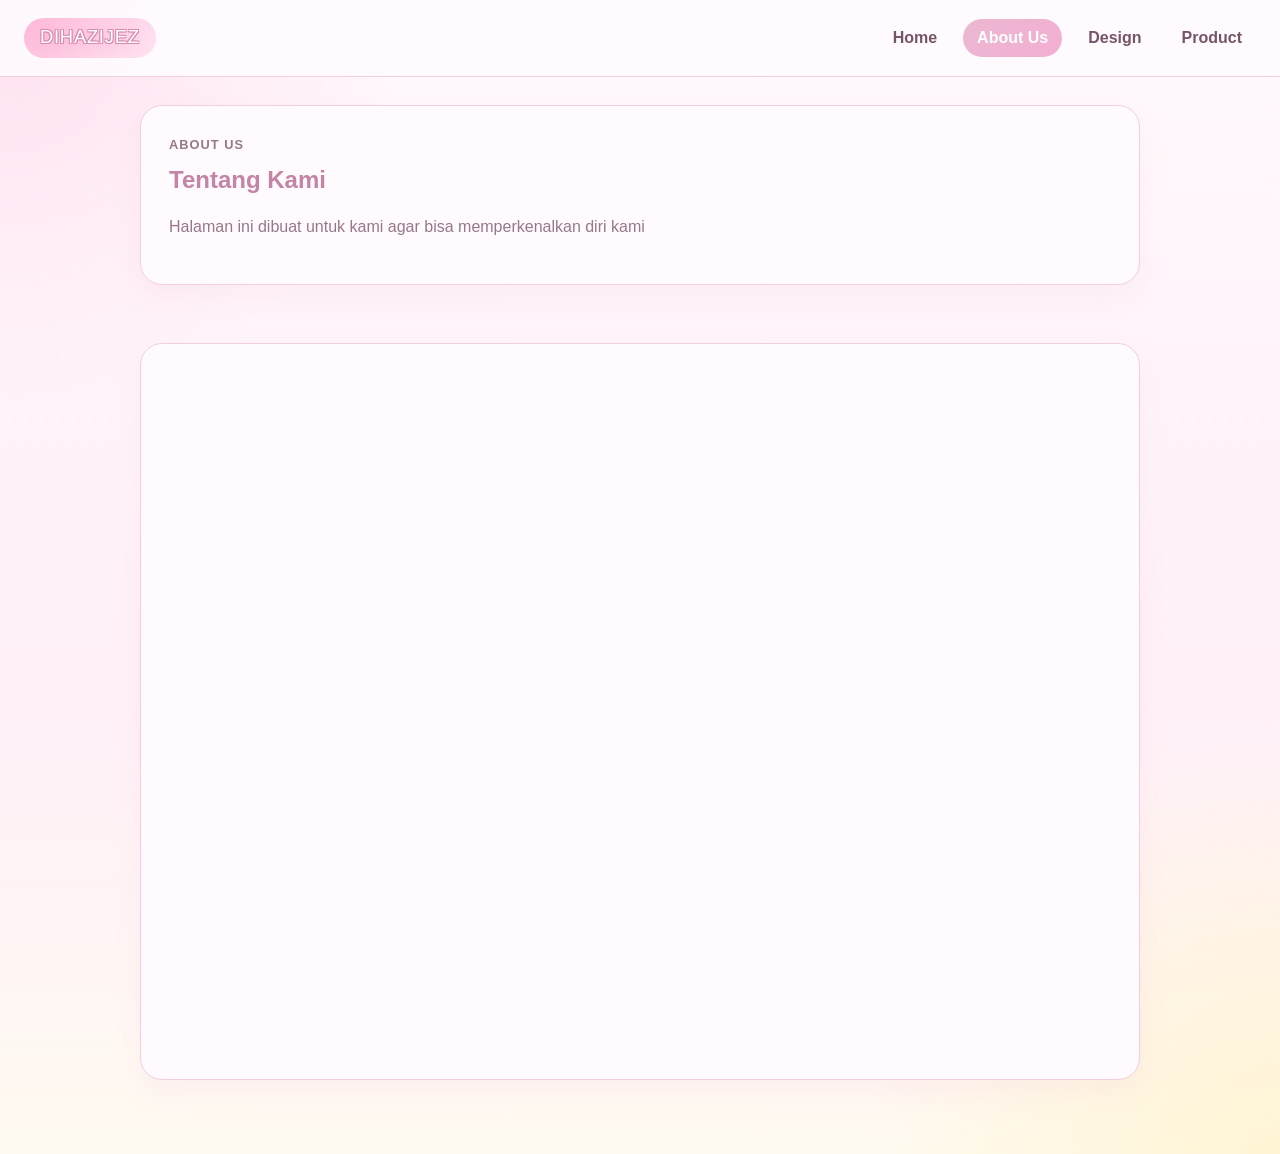
==== AboutUs.html @ 81a60f37 "Add files via upload" ====
<!doctype html>
<html lang="id">
  <head>
    <meta charset="utf-8">
    <meta name="viewport" content="width=device-width, initial-scale=1">
    <title>Design | Gaya Belajar</title>
    <link rel="stylesheet" href="styles.css">
  </head>
  <body>
    <nav class="navbar">
      <div class="brand">DIHAZIJEZ</div>
      <div class="nav-links">
        <a href="index.html">Home</a>
        <span class="nav-current">About Us</span>
        <a href="design.html">Design</a>
        <a href="product.html">Product</a>
      </div>
    </nav>

    <main class="page">
      <section class="card section-card">
        <p class="section-label">About Us</p>
        <h1>Tentang Kami</h1>
        <p>
          Halaman ini dibuat untuk kami agar bisa memperkenalkan diri kami
        </p>
      </section>
      <br>
      <br>
      <section class="card embed-card">
        <iframe
          src="https://www.canva.com/design/DAHCYqIVzfM/KktYaF7nyShPlvq_w7BbAQ/view?embed"
          title="Canva design preview"
          loading="lazy"
          allow="fullscreen; autoplay; clipboard-write"
          allowfullscreen
        ></iframe>
      </section>
      <br>
    </main>
  </body>
</html>
---- styles.css ----
@import url("https://fonts.googleapis.com/css2?family=Cherry+Bomb+One&display=swap");

:root {
  --bg: #fff6fb;
  --surface: #fffafd;
  --surface-soft: #fff0f8;
  --border: #f2cfe0;
  --text: #755669;
  --text-soft: #96788a;
  --primary: #ebb8d2;
  --primary-dark: #c384a5;
  --accent: #fff0c2;
  --shadow: 0 12px 28px rgba(235, 184, 210, 0.14);
  --radius: 22px;
}

* {
  box-sizing: border-box;
}

html {
  scroll-behavior: smooth;
}

body {
  margin: 0;
  font-family: "Avenir Next", "Trebuchet MS", Arial, sans-serif;
  color: var(--text);
  background:
    radial-gradient(circle at top left, rgba(255, 214, 235, 0.7), transparent 24%),
    radial-gradient(circle at bottom right, rgba(255, 238, 176, 0.45), transparent 24%),
    linear-gradient(180deg, #fff9fc 0%, #fff0f8 60%, #fffaf1 100%);
}

a {
  color: inherit;
  text-decoration: none;
}

.navbar {
  position: sticky;
  top: 0;
  z-index: 10;
  display: flex;
  justify-content: space-between;
  align-items: center;
  gap: 20px;
  padding: 18px 24px;
  background: rgba(255, 250, 253, 0.96);
  border-bottom: 1px solid var(--border);
}

.brand {
  padding: 8px 16px 10px;
  border-radius: 999px;
  background: linear-gradient(135deg, #ffb7d8 0%, #ffe4f2 100%);
  font-family: "Cherry Bomb One", "Trebuchet MS", Arial, sans-serif;
  font-size: 1.15rem;
  font-weight: 400;
  letter-spacing: 0.04em;
  color: #ffffff;
  text-shadow:
    -1px -1px 0 #d88ab0,
    1px -1px 0 #d88ab0,
    -1px 1px 0 #d88ab0,
    1px 1px 0 #d88ab0,
    0 3px 10px rgba(216, 138, 176, 0.25);
}

.nav-links {
  display: flex;
  gap: 12px;
  align-items: center;
  flex-wrap: wrap;
}

.nav-links a,
.nav-current {
  padding: 10px 14px;
  border-radius: 999px;
  font-weight: 600;
}

.nav-links a:hover {
  background: var(--surface-soft);
}

.nav-current {
  background: linear-gradient(135deg, var(--primary) 0%, #f3aed1 100%);
  color: #ffffff;
}

.page {
  width: min(1000px, calc(100% - 32px));
  margin: 28px auto 56px;
}

.card {
  background: var(--surface);
  border: 1px solid var(--border);
  border-radius: var(--radius);
  box-shadow: var(--shadow);
}

.hero,
.section-card,
.quiz-card,
.result-wrap,
.embed-card {
  padding: 28px;
}

.section-card {
  margin-bottom: 22px;
}

.hero {
  margin-bottom: 22px;
}

.hero-banner {
  width: 100%;
  margin-bottom: 28px;
  background: linear-gradient(135deg, #efbfd7 0%, #dda4c2 52%, #d4b1e6 100%);
  color: #ffffff;
  overflow: hidden;
  box-shadow: 0 10px 26px rgba(195, 132, 165, 0.12);
}

.hero-banner-inner {
  width: min(1000px, calc(100% - 32px));
  margin: 0 auto;
  padding: 52px 20px 58px;
  text-align: center;
}

.eyebrow,
.section-label {
  margin: 0 0 10px;
  color: var(--primary-dark);
  font-size: 0.8rem;
  font-weight: 700;
  letter-spacing: 0.08em;
  text-transform: uppercase;
}

h1,
h2,
h3,
p {
  margin-top: 0;
}

h1,
h2 {
  color: var(--primary-dark);
}

h1 {
  font-family: "Avenir Next", "Helvetica Neue", Arial, sans-serif;
  font-style: normal;
  line-height: 1.15;
  font-weight: 700;
}

.hero-banner h1 {
  max-width: 760px;
  margin: 0 auto 18px;
  color: #ffffff;
  font-size: clamp(1.9rem, 4vw, 3rem);
}

h2,
h3,
.brand,
.button,
.nav-links a,
.nav-current {
  font-family: "Avenir Next", "Trebuchet MS", Arial, sans-serif;
}

.lead,
.section-card p,
.simple-card p,
.question span,
#result-description,
.tips-box li {
  color: var(--text-soft);
  line-height: 1.7;
}

.hero-actions {
  display: flex;
  gap: 12px;
  flex-wrap: wrap;
  margin-top: 20px;
}

.hero-actions-center {
  justify-content: center;
}

.button {
  display: inline-flex;
  align-items: center;
  justify-content: center;
  padding: 12px 20px;
  border-radius: 999px;
  font-weight: 600;
  border: 1px solid var(--border);
}

.button-primary {
  background: linear-gradient(135deg, var(--primary) 0%, #f4afd3 100%);
  border-color: var(--primary);
  color: #ffffff;
}

.button-secondary {
  background: var(--surface);
  color: var(--primary-dark);
}

.button-light {
  background: #ffffff;
  color: var(--primary-dark);
  border-color: #ffffff;
}

.button-outline-light {
  background: rgba(255, 255, 255, 0.12);
  color: #ffffff;
  border-color: rgba(255, 255, 255, 0.55);
}

.hero-eyebrow {
  color: rgba(255, 255, 255, 0.92);
}

.hero-lead {
  max-width: 640px;
  margin: 0 auto;
  color: rgba(255, 255, 255, 0.92);
}

.section-block {
  margin: 0;
}

.learning-main {
  margin-bottom: 22px;
}

.section-heading {
  margin-bottom: 14px;
}

.learning-list {
  display: grid;
  grid-template-columns: repeat(3, minmax(0, 1fr));
  gap: 16px;
}

.grid {
  display: grid;
  gap: 16px;
}

.grid-3 {
  grid-template-columns: repeat(3, minmax(0, 1fr));
}

.simple-card {
  padding: 22px;
  background: linear-gradient(180deg, #fffafd 0%, #fff2f9 100%);
}

.simple-card h3 {
  margin-bottom: 10px;
  font-family: "Avenir Next", "Helvetica Neue", Arial, sans-serif;
}

.question {
  margin-bottom: 18px;
  padding: 20px;
  border: 1px solid var(--border);
  border-radius: 18px;
  background: linear-gradient(180deg, #fffbfd 0%, #fff3f9 100%);
}

.question h3 {
  margin-bottom: 14px;
  font-size: 1.05rem;
  line-height: 1.5;
}

.option {
  display: block;
  margin: 8px 0;
  cursor: pointer;
}

.option input {
  position: absolute;
  opacity: 0;
}

.option span {
  display: block;
  padding: 12px 14px;
  border-radius: 14px;
  background: var(--surface-soft);
  border: 2px solid transparent;
}

.option input:checked + span {
  border-color: var(--primary);
  background: #ffddea;
  color: var(--primary-dark);
  font-weight: 700;
}

.submit-button {
  margin-top: 8px;
}

.result-wrap {
  max-width: 760px;
  margin: 0 auto;
}

.tips-box {
  margin-top: 24px;
  padding: 22px;
  border-radius: 18px;
  background: linear-gradient(180deg, #fff4fa 0%, #fffaf0 100%);
  border: 1px solid var(--border);
}

.tips-box h2 {
  margin-bottom: 12px;
}

.embed-card iframe {
  width: 100%;
  min-height: 75vh;
  border: none;
  border-radius: 14px;
}

@media (max-width: 768px) {
  .navbar {
    flex-direction: column;
    align-items: flex-start;
  }

  .learning-list {
    grid-template-columns: 1fr;
  }

  .grid-3 {
    grid-template-columns: 1fr;
  }

  .hero,
  .section-card,
  .quiz-card,
  .result-wrap,
  .embed-card {
    padding: 22px 18px;
  }

  .hero-banner-inner {
    padding: 40px 18px 44px;
  }
}
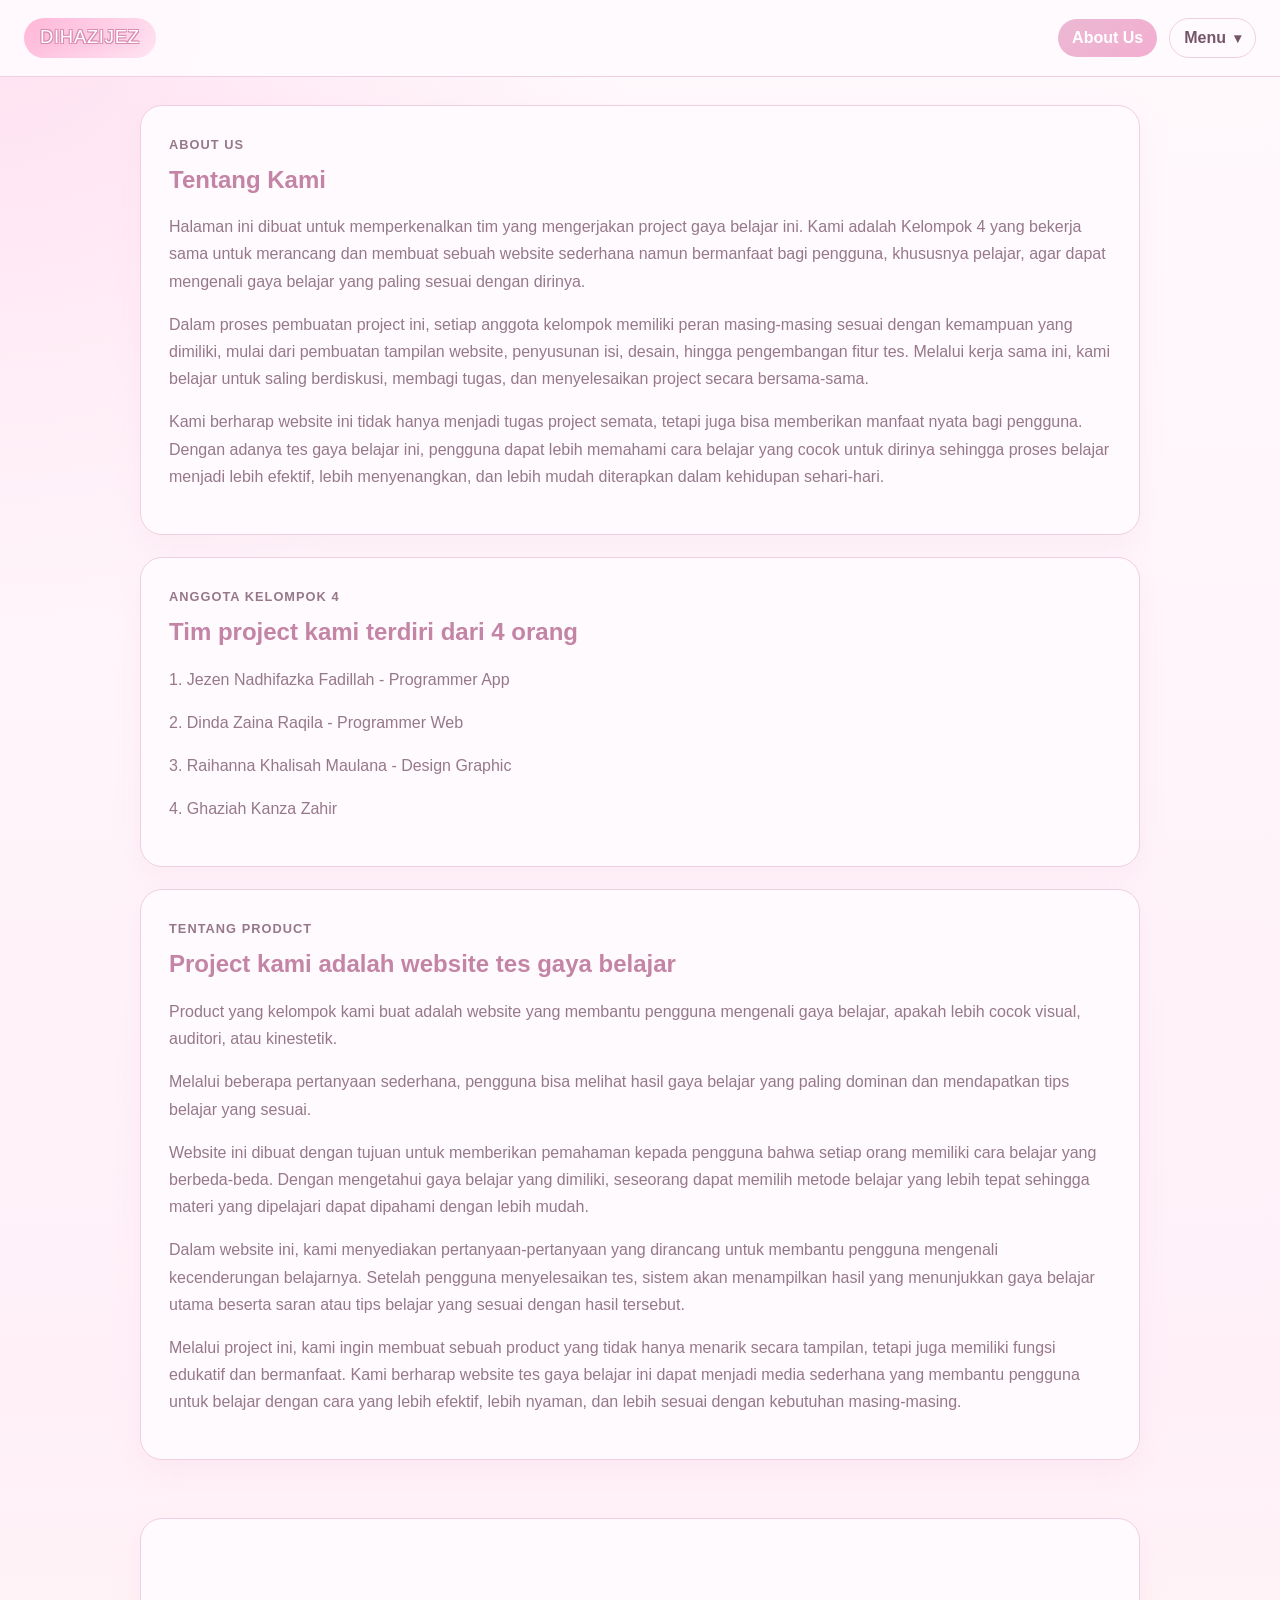
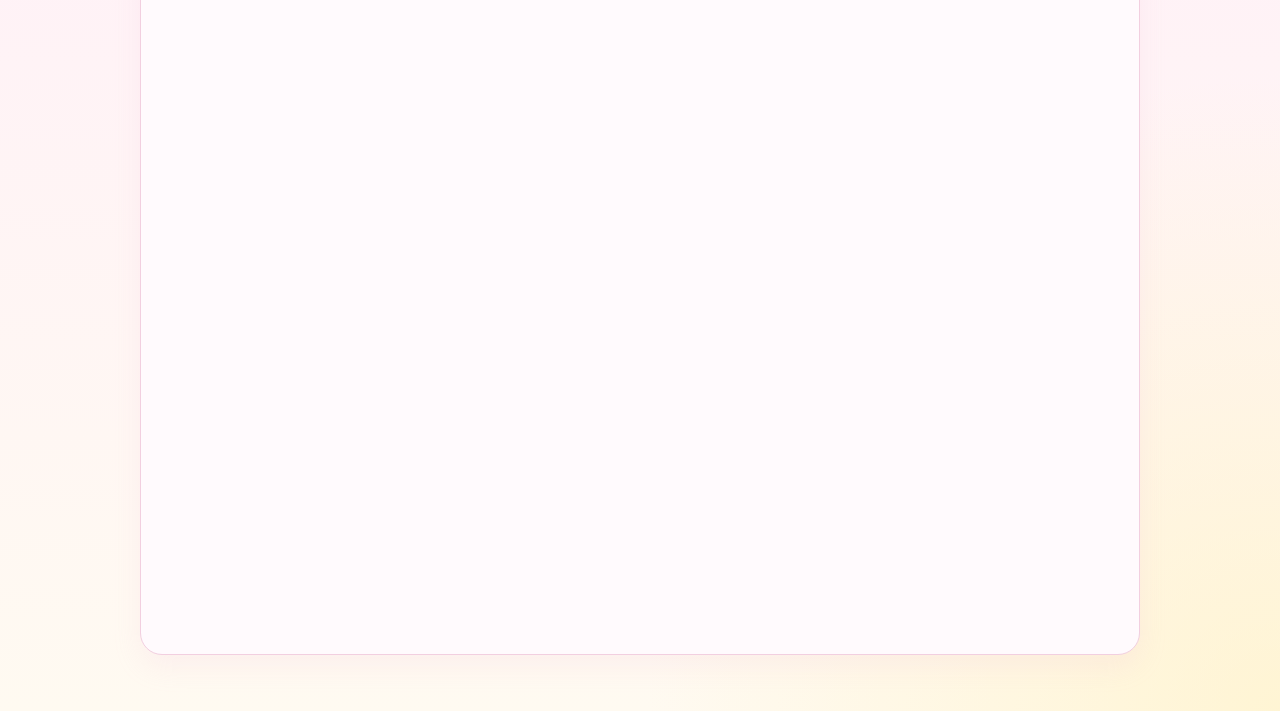
==== commit 1a67facb: "Add files via upload" ====
--- a/AboutUs.html
+++ b/AboutUs.html
@@ -1,42 +1,102 @@
-<!doctype html>
-<html lang="id">
-  <head>
-    <meta charset="utf-8">
-    <meta name="viewport" content="width=device-width, initial-scale=1">
-    <title>Design | Gaya Belajar</title>
-    <link rel="stylesheet" href="styles.css">
-  </head>
-  <body>
-    <nav class="navbar">
-      <div class="brand">DIHAZIJEZ</div>
-      <div class="nav-links">
-        <a href="index.html">Home</a>
-        <span class="nav-current">About Us</span>
-        <a href="design.html">Design</a>
-        <a href="product.html">Product</a>
-      </div>
-    </nav>
-
-    <main class="page">
-      <section class="card section-card">
-        <p class="section-label">About Us</p>
-        <h1>Tentang Kami</h1>
-        <p>
-          Halaman ini dibuat untuk kami agar bisa memperkenalkan diri kami
-        </p>
-      </section>
-      <br>
-      <br>
-      <section class="card embed-card">
-        <iframe
-          src="https://www.canva.com/design/DAHCYqIVzfM/KktYaF7nyShPlvq_w7BbAQ/view?embed"
-          title="Canva design preview"
-          loading="lazy"
-          allow="fullscreen; autoplay; clipboard-write"
-          allowfullscreen
-        ></iframe>
-      </section>
-      <br>
-    </main>
-  </body>
-</html>
+<!doctype html>
+<html lang="id">
+  <head>
+    <meta charset="utf-8">
+    <meta name="viewport" content="width=device-width, initial-scale=1">
+    <title>About Us | Gaya Belajar</title>
+    <link rel="stylesheet" href="styles.css">
+  </head>
+  <body>
+    <nav class="navbar">
+      <div class="brand">DIHAZIJEZ</div>
+      <div class="nav-links">
+        <span class="nav-current">About Us</span>
+        <details class="nav-dropdown">
+          <summary class="nav-trigger">Menu</summary>
+          <div class="nav-dropdown-menu">
+            <a href="index.html">Home</a>
+            <a href="design.html">Design</a>
+            <a href="product.html">Product</a>
+          </div>
+        </details>
+      </div>
+    </nav>
+
+    <main class="page">
+      <section class="card section-card">
+        <p class="section-label">About Us</p>
+        <h1>Tentang Kami</h1>
+        <p>
+          Halaman ini dibuat untuk memperkenalkan tim yang mengerjakan project gaya belajar ini.
+          Kami adalah Kelompok 4 yang bekerja sama untuk merancang dan membuat sebuah website
+          sederhana namun bermanfaat bagi pengguna, khususnya pelajar, agar dapat mengenali
+          gaya belajar yang paling sesuai dengan dirinya.
+        </p>
+        <p>
+          Dalam proses pembuatan project ini, setiap anggota kelompok memiliki peran masing-masing
+          sesuai dengan kemampuan yang dimiliki, mulai dari pembuatan tampilan website, penyusunan
+          isi, desain, hingga pengembangan fitur tes. Melalui kerja sama ini, kami belajar untuk
+          saling berdiskusi, membagi tugas, dan menyelesaikan project secara bersama-sama.
+        </p>
+        <p>
+          Kami berharap website ini tidak hanya menjadi tugas project semata, tetapi juga bisa
+          memberikan manfaat nyata bagi pengguna. Dengan adanya tes gaya belajar ini, pengguna dapat
+          lebih memahami cara belajar yang cocok untuk dirinya sehingga proses belajar menjadi lebih
+          efektif, lebih menyenangkan, dan lebih mudah diterapkan dalam kehidupan sehari-hari.
+        </p>
+      </section>
+
+      <section class="card section-card">
+        <p class="section-label">Anggota Kelompok 4</p>
+        <h2>Tim project kami terdiri dari 4 orang</h2>
+        <p>1. Jezen Nadhifazka Fadillah - Programmer App</p>
+        <p>2. Dinda Zaina Raqila - Programmer Web</p>
+        <p>3. Raihanna Khalisah Maulana - Design Graphic</p>
+        <p>4. Ghaziah Kanza Zahir</p>
+      </section>
+
+      <section class="card section-card">
+        <p class="section-label">Tentang Product</p>
+        <h2>Project kami adalah website tes gaya belajar</h2>
+        <p>
+          Product yang kelompok kami buat adalah website yang membantu pengguna mengenali gaya belajar,
+          apakah lebih cocok visual, auditori, atau kinestetik.
+        </p>
+        <p>
+          Melalui beberapa pertanyaan sederhana, pengguna bisa melihat hasil gaya belajar yang paling dominan
+          dan mendapatkan tips belajar yang sesuai.
+        </p>
+        <p>
+          Website ini dibuat dengan tujuan untuk memberikan pemahaman kepada pengguna bahwa setiap orang
+          memiliki cara belajar yang berbeda-beda. Dengan mengetahui gaya belajar yang dimiliki, seseorang
+          dapat memilih metode belajar yang lebih tepat sehingga materi yang dipelajari dapat dipahami
+          dengan lebih mudah.
+        </p>
+        <p>
+          Dalam website ini, kami menyediakan pertanyaan-pertanyaan yang dirancang untuk membantu pengguna
+          mengenali kecenderungan belajarnya. Setelah pengguna menyelesaikan tes, sistem akan menampilkan
+          hasil yang menunjukkan gaya belajar utama beserta saran atau tips belajar yang sesuai dengan hasil tersebut.
+        </p>
+        <p>
+          Melalui project ini, kami ingin membuat sebuah product yang tidak hanya menarik secara tampilan,
+          tetapi juga memiliki fungsi edukatif dan bermanfaat. Kami berharap website tes gaya belajar ini
+          dapat menjadi media sederhana yang membantu pengguna untuk belajar dengan cara yang lebih efektif,
+          lebih nyaman, dan lebih sesuai dengan kebutuhan masing-masing.
+        </p>
+      </section>
+
+      <br>
+      <br>
+
+      <section class="card embed-card">
+        <iframe
+          src="https://www.canva.com/design/DAHCYqIVzfM/KktYaF7nyShPlvq_w7BbAQ/view?embed"
+          title="Canva design preview"
+          loading="lazy"
+          allow="fullscreen; autoplay; clipboard-write"
+          allowfullscreen
+        ></iframe>
+      </section>
+    </main>
+  </body>
+</html>
--- a/styles.css
+++ b/styles.css
@@ -85,10 +85,75 @@
   background: var(--surface-soft);
 }
 
-.nav-current {
-  background: linear-gradient(135deg, var(--primary) 0%, #f3aed1 100%);
-  color: #ffffff;
-}
+.nav-current {
+  background: linear-gradient(135deg, var(--primary) 0%, #f3aed1 100%);
+  color: #ffffff;
+}
+
+.nav-dropdown {
+  position: relative;
+}
+
+.nav-trigger,
+.nav-dropdown-current {
+  display: inline-flex;
+  align-items: center;
+  justify-content: center;
+  padding: 10px 14px;
+  border: 1px solid var(--border);
+  border-radius: 999px;
+  background: var(--surface);
+  font-weight: 600;
+  color: var(--text);
+  cursor: pointer;
+  list-style: none;
+}
+
+.nav-trigger::-webkit-details-marker {
+  display: none;
+}
+
+.nav-trigger::after {
+  content: "▾";
+  margin-left: 8px;
+  font-size: 0.85rem;
+}
+
+.nav-dropdown[open] .nav-trigger {
+  background: linear-gradient(135deg, var(--primary) 0%, #f3aed1 100%);
+  color: #ffffff;
+  border-color: var(--primary);
+}
+
+.nav-dropdown-menu {
+  position: absolute;
+  top: calc(100% + 10px);
+  right: 0;
+  min-width: 180px;
+  display: grid;
+  gap: 8px;
+  padding: 12px;
+  background: rgba(255, 250, 253, 0.98);
+  border: 1px solid var(--border);
+  border-radius: 18px;
+  box-shadow: var(--shadow);
+}
+
+.nav-dropdown:not([open]) .nav-dropdown-menu {
+  display: none;
+}
+
+.nav-dropdown-menu a,
+.nav-dropdown-current {
+  width: 100%;
+  justify-content: flex-start;
+}
+
+.nav-dropdown-current {
+  background: linear-gradient(135deg, var(--primary) 0%, #f3aed1 100%);
+  border-color: var(--primary);
+  color: #ffffff;
+}
 
 .page {
   width: min(1000px, calc(100% - 32px));
@@ -354,6 +419,11 @@
     align-items: flex-start;
   }
 
+  .nav-dropdown-menu {
+    left: 0;
+    right: auto;
+  }
+
   .learning-list {
     grid-template-columns: 1fr;
   }
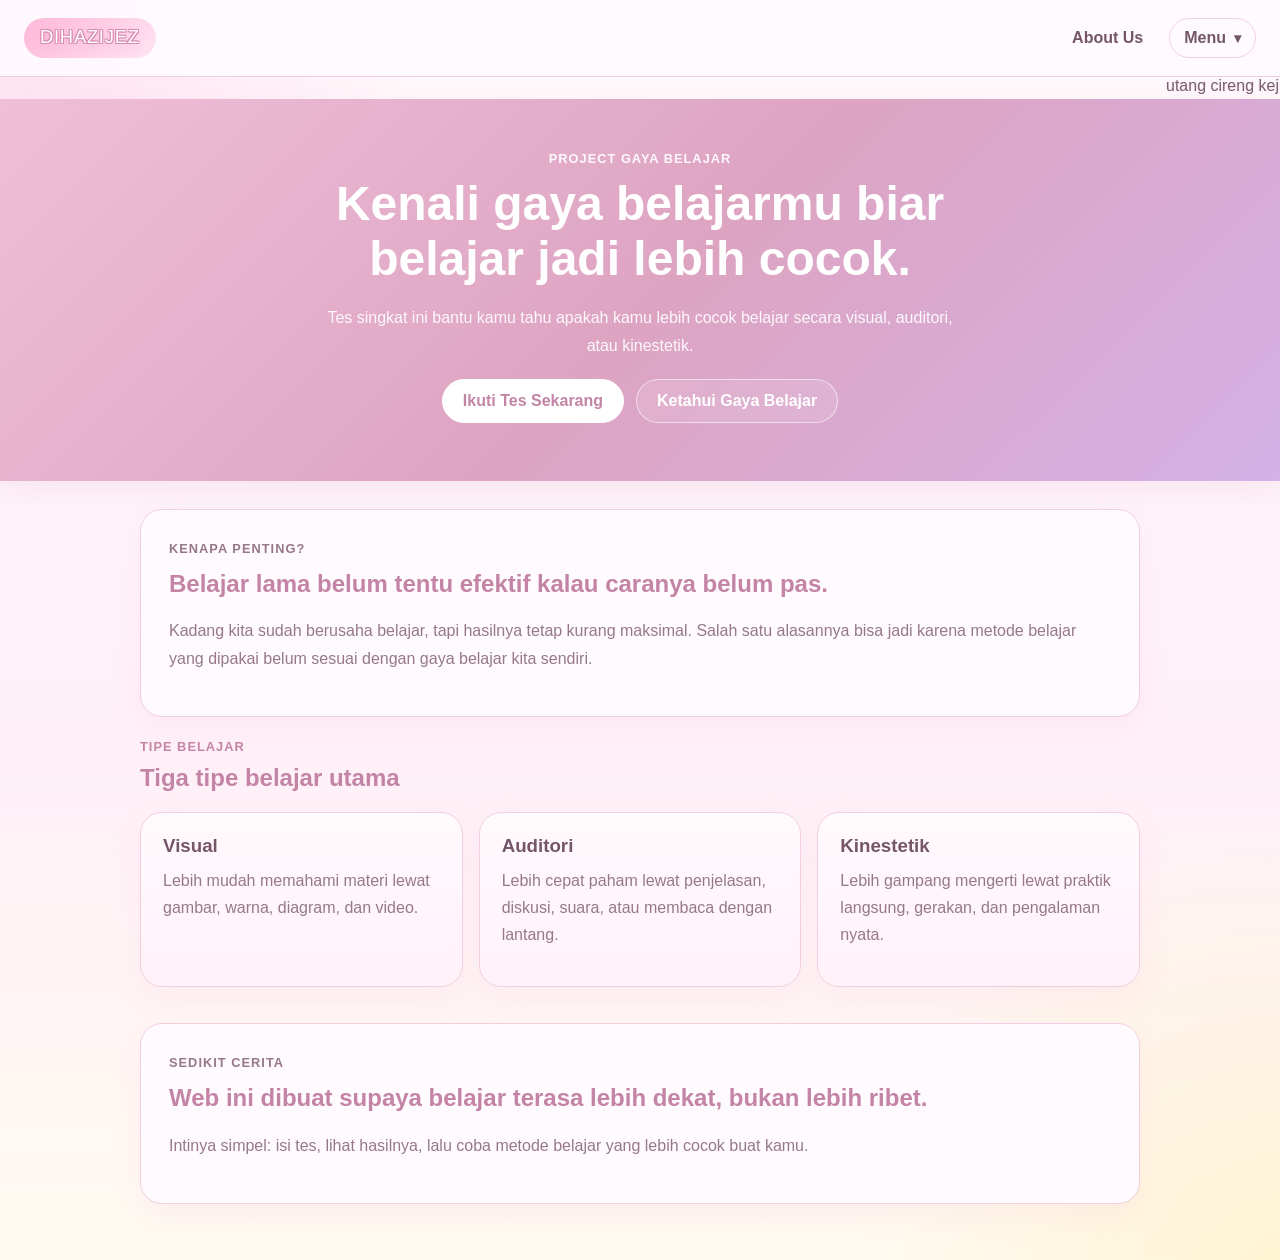
==== commit 871083be: "Update AboutUs.html" ====
--- a/AboutUs.html
+++ b/AboutUs.html
@@ -3,18 +3,18 @@
   <head>
     <meta charset="utf-8">
     <meta name="viewport" content="width=device-width, initial-scale=1">
-    <title>About Us | Gaya Belajar</title>
+    <title>Home | Gaya Belajar</title>
     <link rel="stylesheet" href="styles.css">
   </head>
   <body>
     <nav class="navbar">
       <div class="brand">DIHAZIJEZ</div>
       <div class="nav-links">
-        <span class="nav-current">About Us</span>
+        <a href="AboutUs.html">About Us</a>
         <details class="nav-dropdown">
           <summary class="nav-trigger">Menu</summary>
           <div class="nav-dropdown-menu">
-            <a href="index.html">Home</a>
+            <span class="nav-dropdown-current">Home</span>
             <a href="design.html">Design</a>
             <a href="product.html">Product</a>
           </div>
@@ -22,80 +22,68 @@
       </div>
     </nav>
 
+    <marquee behavior="scroll" direction="left">
+      utang cireng keju abang adek 5rb /orang ke Jezen
+    </marquee>
+
+    <section class="hero-banner">
+      <div class="hero-banner-inner">
+        <p class="eyebrow hero-eyebrow">Project Gaya Belajar</p>
+        <h1>Kenali gaya belajarmu biar belajar jadi lebih cocok.</h1>
+        <p class="lead hero-lead">
+          Tes singkat ini bantu kamu tahu apakah kamu lebih cocok belajar secara visual, auditori, atau kinestetik.
+        </p>
+        <div class="hero-actions hero-actions-center">
+          <a class="button button-light" href="product.html">Ikuti Tes Sekarang</a>
+          <a class="button button-outline-light" href="#tipe-belajar">Ketahui Gaya Belajar</a>
+        </div>
+      </div>
+    </section>
+
     <main class="page">
       <section class="card section-card">
-        <p class="section-label">About Us</p>
-        <h1>Tentang Kami</h1>
+        <p class="section-label">Kenapa penting?</p>
+        <h2>Belajar lama belum tentu efektif kalau caranya belum pas.</h2>
         <p>
-          Halaman ini dibuat untuk memperkenalkan tim yang mengerjakan project gaya belajar ini.
-          Kami adalah Kelompok 4 yang bekerja sama untuk merancang dan membuat sebuah website
-          sederhana namun bermanfaat bagi pengguna, khususnya pelajar, agar dapat mengenali
-          gaya belajar yang paling sesuai dengan dirinya.
-        </p>
-        <p>
-          Dalam proses pembuatan project ini, setiap anggota kelompok memiliki peran masing-masing
-          sesuai dengan kemampuan yang dimiliki, mulai dari pembuatan tampilan website, penyusunan
-          isi, desain, hingga pengembangan fitur tes. Melalui kerja sama ini, kami belajar untuk
-          saling berdiskusi, membagi tugas, dan menyelesaikan project secara bersama-sama.
-        </p>
-        <p>
-          Kami berharap website ini tidak hanya menjadi tugas project semata, tetapi juga bisa
-          memberikan manfaat nyata bagi pengguna. Dengan adanya tes gaya belajar ini, pengguna dapat
-          lebih memahami cara belajar yang cocok untuk dirinya sehingga proses belajar menjadi lebih
-          efektif, lebih menyenangkan, dan lebih mudah diterapkan dalam kehidupan sehari-hari.
+          Kadang kita sudah berusaha belajar, tapi hasilnya tetap kurang maksimal.
+          Salah satu alasannya bisa jadi karena metode belajar yang dipakai belum sesuai
+          dengan gaya belajar kita sendiri.
         </p>
       </section>
 
-      <section class="card section-card">
-        <p class="section-label">Anggota Kelompok 4</p>
-        <h2>Tim project kami terdiri dari 4 orang</h2>
-        <p>1. Jezen Nadhifazka Fadillah - Programmer App</p>
-        <p>2. Dinda Zaina Raqila - Programmer Web</p>
-        <p>3. Raihanna Khalisah Maulana - Design Graphic</p>
-        <p>4. Ghaziah Kanza Zahir</p>
-      </section>
+      <section class="section-block">
+        <div class="section-heading">
+          <p class="section-label">Tipe Belajar</p>
+          <h2 id="tipe-belajar">Tiga tipe belajar utama</h2>
+        </div>
 
-      <section class="card section-card">
-        <p class="section-label">Tentang Product</p>
-        <h2>Project kami adalah website tes gaya belajar</h2>
-        <p>
-          Product yang kelompok kami buat adalah website yang membantu pengguna mengenali gaya belajar,
-          apakah lebih cocok visual, auditori, atau kinestetik.
-        </p>
-        <p>
-          Melalui beberapa pertanyaan sederhana, pengguna bisa melihat hasil gaya belajar yang paling dominan
-          dan mendapatkan tips belajar yang sesuai.
-        </p>
-        <p>
-          Website ini dibuat dengan tujuan untuk memberikan pemahaman kepada pengguna bahwa setiap orang
-          memiliki cara belajar yang berbeda-beda. Dengan mengetahui gaya belajar yang dimiliki, seseorang
-          dapat memilih metode belajar yang lebih tepat sehingga materi yang dipelajari dapat dipahami
-          dengan lebih mudah.
-        </p>
-        <p>
-          Dalam website ini, kami menyediakan pertanyaan-pertanyaan yang dirancang untuk membantu pengguna
-          mengenali kecenderungan belajarnya. Setelah pengguna menyelesaikan tes, sistem akan menampilkan
-          hasil yang menunjukkan gaya belajar utama beserta saran atau tips belajar yang sesuai dengan hasil tersebut.
-        </p>
-        <p>
-          Melalui project ini, kami ingin membuat sebuah product yang tidak hanya menarik secara tampilan,
-          tetapi juga memiliki fungsi edukatif dan bermanfaat. Kami berharap website tes gaya belajar ini
-          dapat menjadi media sederhana yang membantu pengguna untuk belajar dengan cara yang lebih efektif,
-          lebih nyaman, dan lebih sesuai dengan kebutuhan masing-masing.
-        </p>
+        <div class="grid grid-3">
+          <article class="card simple-card">
+            <h3>Visual</h3>
+            <p>Lebih mudah memahami materi lewat gambar, warna, diagram, dan video.</p>
+          </article>
+
+          <article class="card simple-card">
+            <h3>Auditori</h3>
+            <p>Lebih cepat paham lewat penjelasan, diskusi, suara, atau membaca dengan lantang.</p>
+          </article>
+
+          <article class="card simple-card">
+            <h3>Kinestetik</h3>
+            <p>Lebih gampang mengerti lewat praktik langsung, gerakan, dan pengalaman nyata.</p>
+          </article>
+        </div>
       </section>
 
       <br>
       <br>
 
-      <section class="card embed-card">
-        <iframe
-          src="https://www.canva.com/design/DAHCYqIVzfM/KktYaF7nyShPlvq_w7BbAQ/view?embed"
-          title="Canva design preview"
-          loading="lazy"
-          allow="fullscreen; autoplay; clipboard-write"
-          allowfullscreen
-        ></iframe>
+      <section class="card section-card">
+        <p class="section-label">Sedikit cerita</p>
+        <h2>Web ini dibuat supaya belajar terasa lebih dekat, bukan lebih ribet.</h2>
+        <p>
+          Intinya simpel: isi tes, lihat hasilnya, lalu coba metode belajar yang lebih cocok buat kamu.
+        </p>
       </section>
     </main>
   </body>
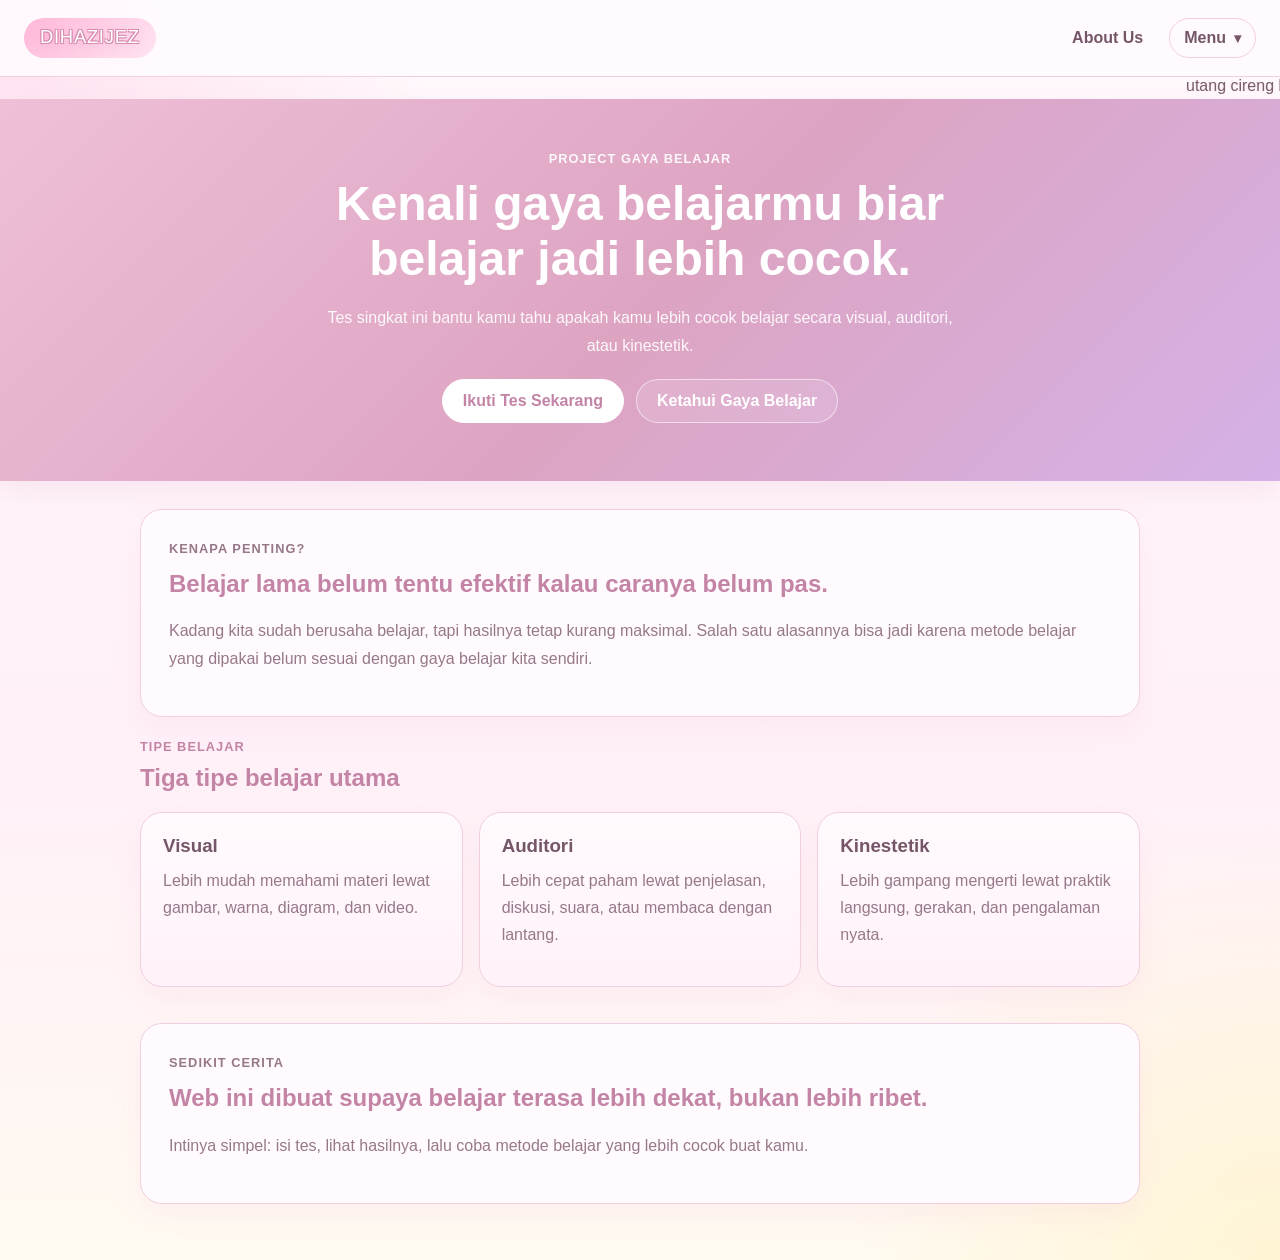
==== commit aaf4af28: "Update AboutUs.html" ====
--- a/AboutUs.html
+++ b/AboutUs.html
@@ -14,7 +14,7 @@
         <details class="nav-dropdown">
           <summary class="nav-trigger">Menu</summary>
           <div class="nav-dropdown-menu">
-            <span class="nav-dropdown-current">Home</span>
+            <span class="nav-dropdown-current">AboutUs.html</span>
             <a href="design.html">Design</a>
             <a href="product.html">Product</a>
           </div>
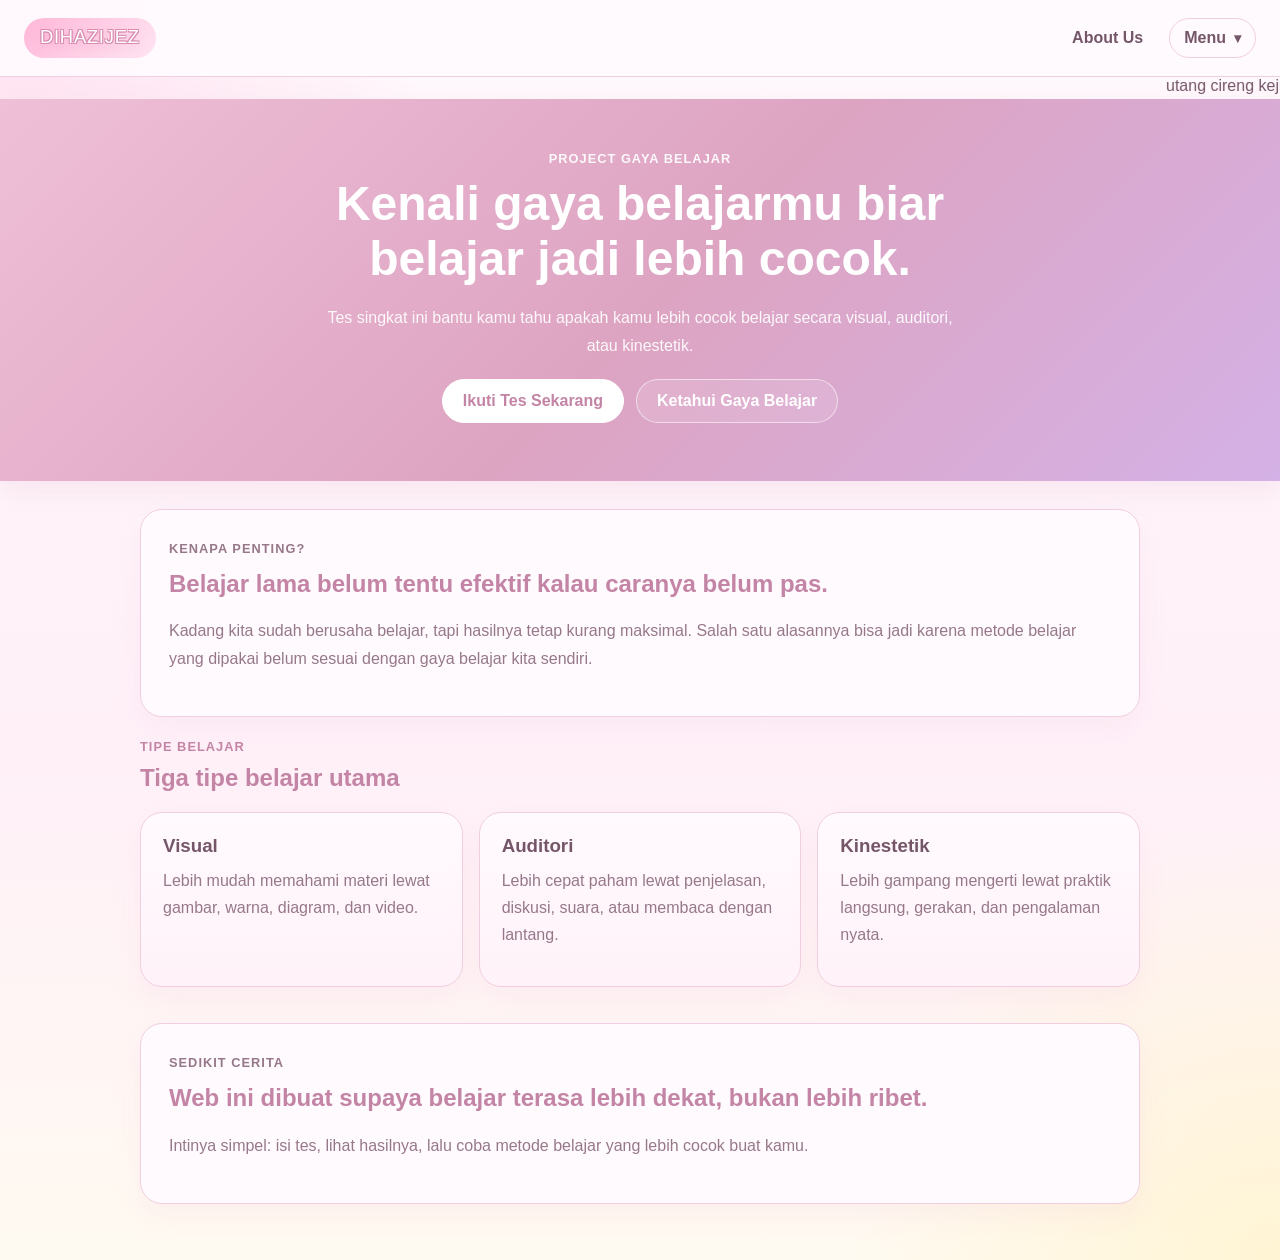
==== commit b7b00a00: "Rename home.html to AboutUs.html" ====
--- a/AboutUs.html
+++ b/AboutUs.html
@@ -14,7 +14,7 @@
         <details class="nav-dropdown">
           <summary class="nav-trigger">Menu</summary>
           <div class="nav-dropdown-menu">
-            <span class="nav-dropdown-current">AboutUs.html</span>
+            <span class="nav-dropdown-current">Home</span>
             <a href="design.html">Design</a>
             <a href="product.html">Product</a>
           </div>
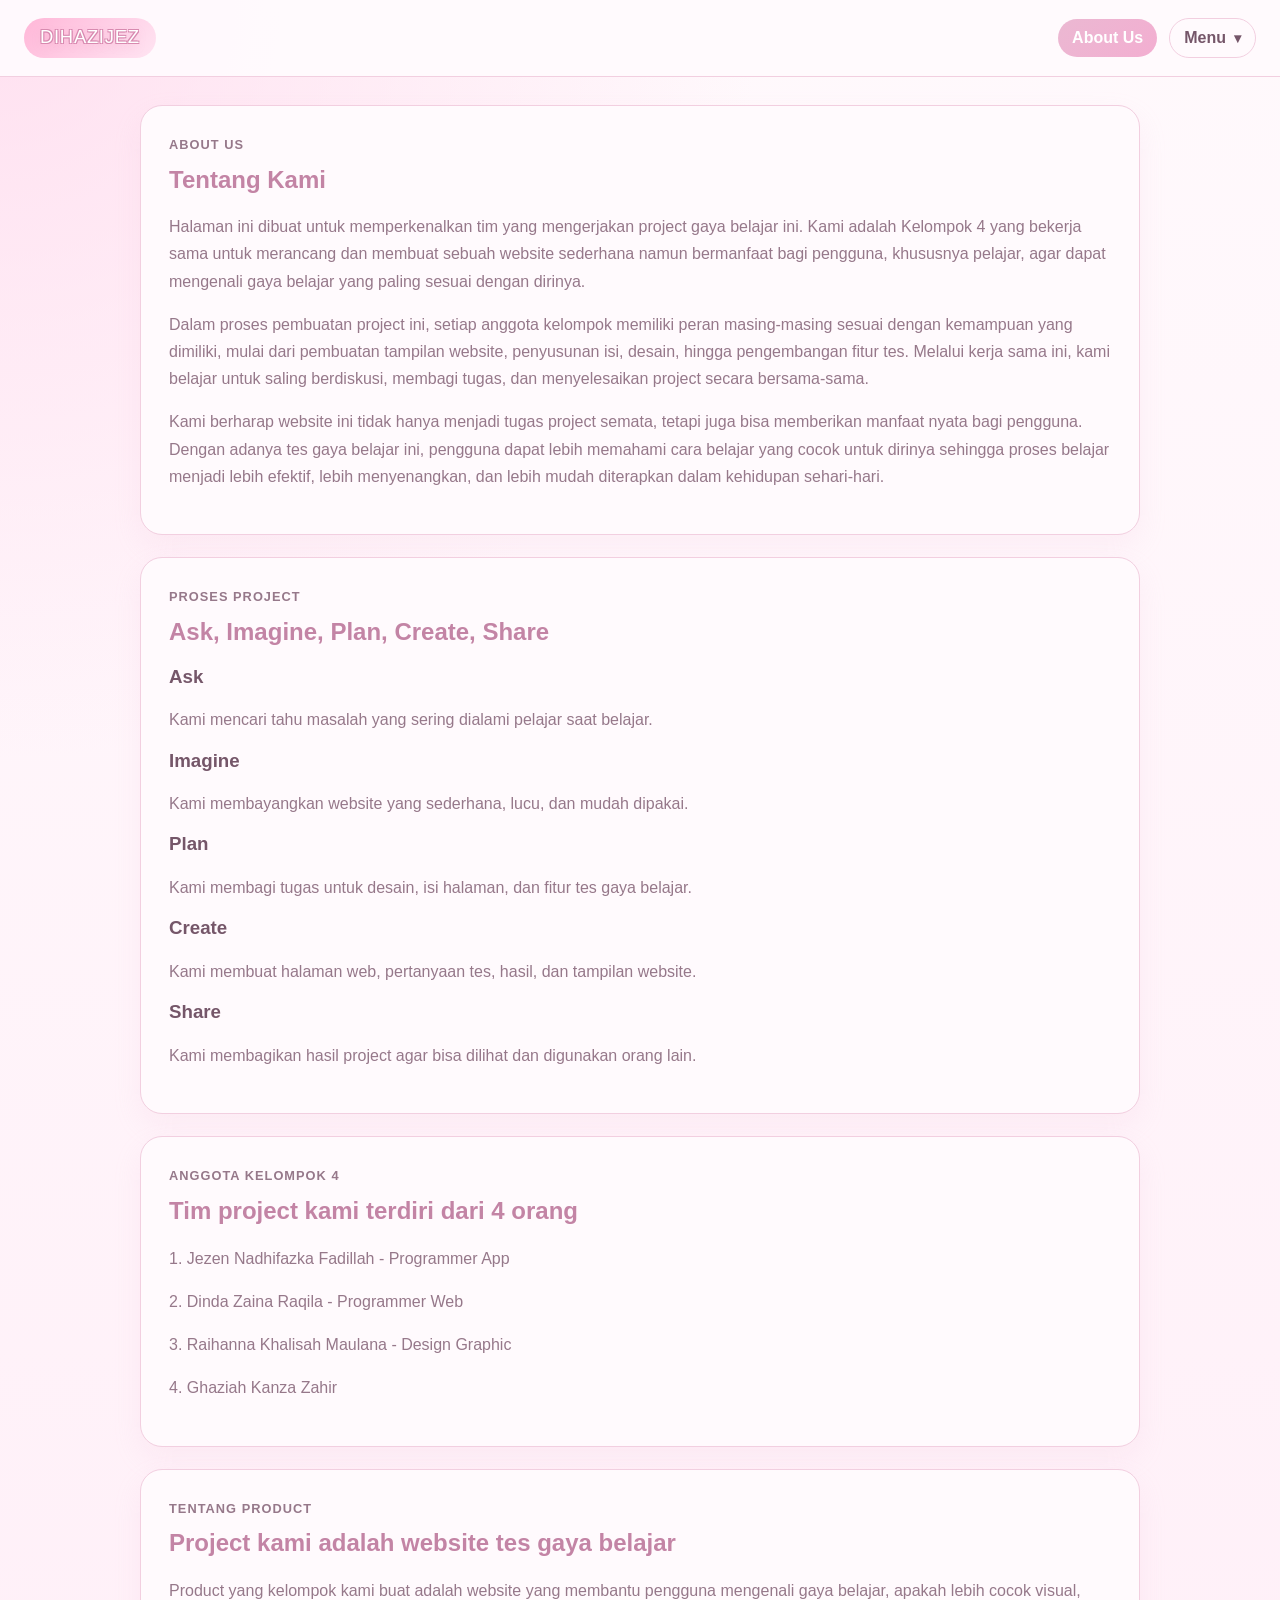
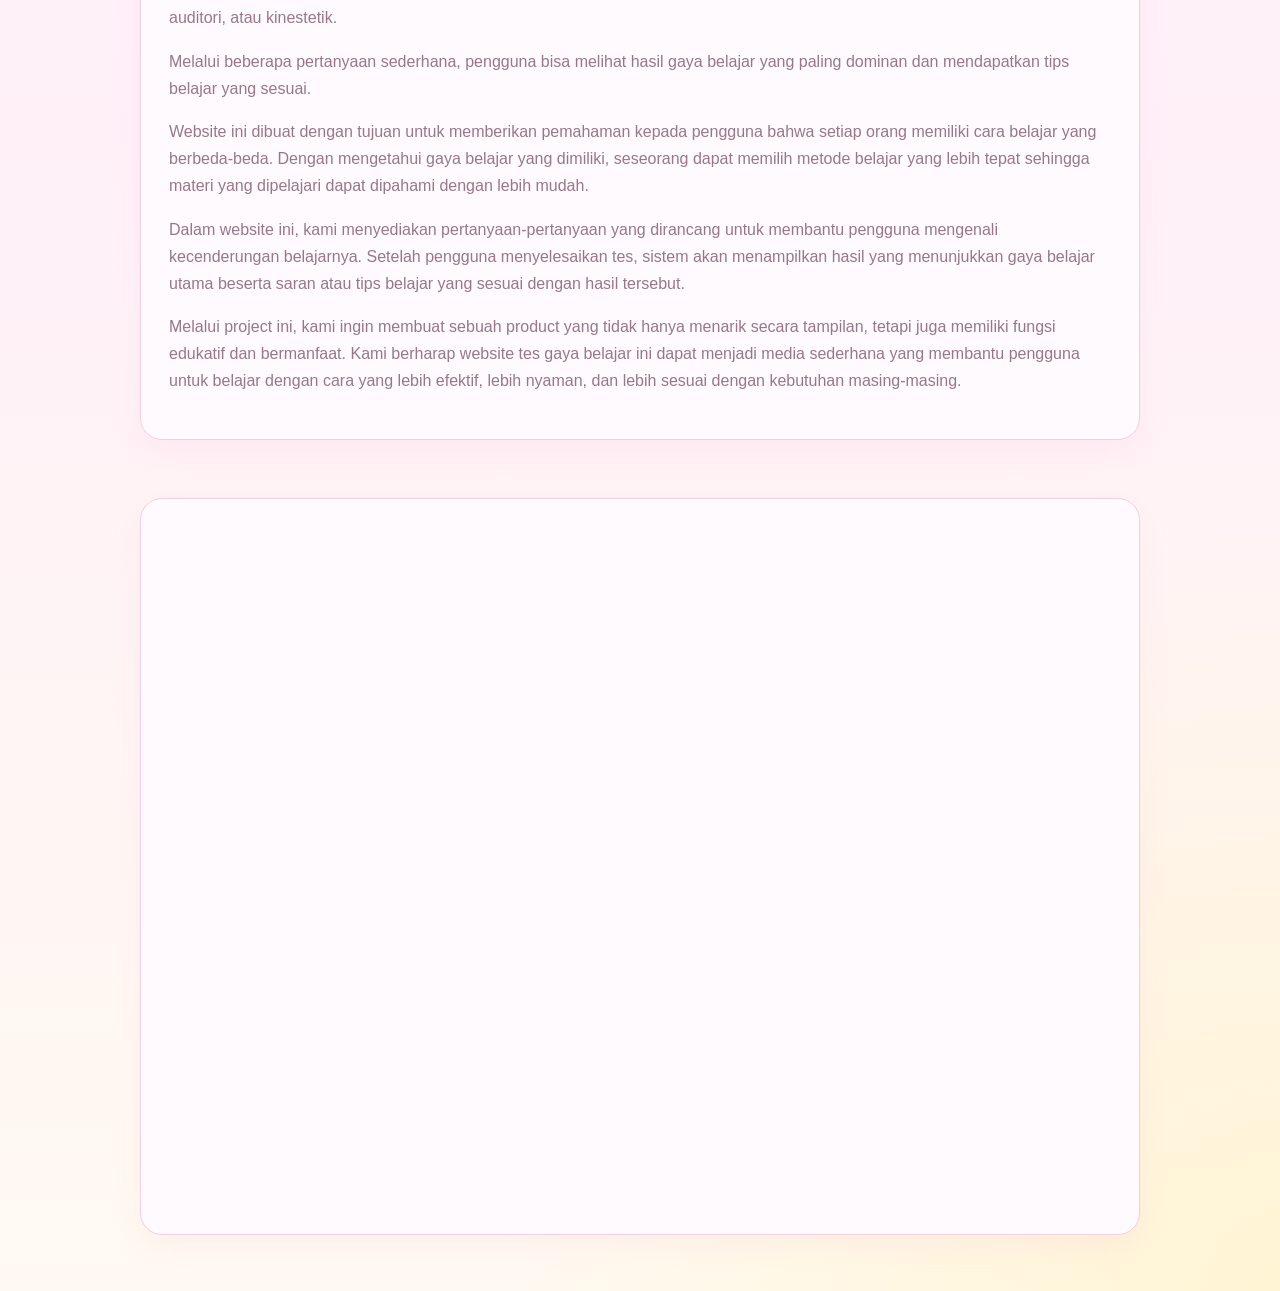
==== commit 36e5722e: "Update AboutUs.html" ====
--- a/AboutUs.html
+++ b/AboutUs.html
@@ -3,18 +3,18 @@
   <head>
     <meta charset="utf-8">
     <meta name="viewport" content="width=device-width, initial-scale=1">
-    <title>Home | Gaya Belajar</title>
+    <title>About Us | Gaya Belajar</title>
     <link rel="stylesheet" href="styles.css">
   </head>
   <body>
     <nav class="navbar">
       <div class="brand">DIHAZIJEZ</div>
       <div class="nav-links">
-        <a href="AboutUs.html">About Us</a>
+        <span class="nav-current">About Us</span>
         <details class="nav-dropdown">
           <summary class="nav-trigger">Menu</summary>
           <div class="nav-dropdown-menu">
-            <span class="nav-dropdown-current">Home</span>
+            <a href="index.html">Home</a>
             <a href="design.html">Design</a>
             <a href="product.html">Product</a>
           </div>
@@ -22,68 +22,111 @@
       </div>
     </nav>
 
-    <marquee behavior="scroll" direction="left">
-      utang cireng keju abang adek 5rb /orang ke Jezen
-    </marquee>
-
-    <section class="hero-banner">
-      <div class="hero-banner-inner">
-        <p class="eyebrow hero-eyebrow">Project Gaya Belajar</p>
-        <h1>Kenali gaya belajarmu biar belajar jadi lebih cocok.</h1>
-        <p class="lead hero-lead">
-          Tes singkat ini bantu kamu tahu apakah kamu lebih cocok belajar secara visual, auditori, atau kinestetik.
-        </p>
-        <div class="hero-actions hero-actions-center">
-          <a class="button button-light" href="product.html">Ikuti Tes Sekarang</a>
-          <a class="button button-outline-light" href="#tipe-belajar">Ketahui Gaya Belajar</a>
-        </div>
-      </div>
-    </section>
-
     <main class="page">
       <section class="card section-card">
-        <p class="section-label">Kenapa penting?</p>
-        <h2>Belajar lama belum tentu efektif kalau caranya belum pas.</h2>
+        <p class="section-label">About Us</p>
+        <h1>Tentang Kami</h1>
         <p>
-          Kadang kita sudah berusaha belajar, tapi hasilnya tetap kurang maksimal.
-          Salah satu alasannya bisa jadi karena metode belajar yang dipakai belum sesuai
-          dengan gaya belajar kita sendiri.
+          Halaman ini dibuat untuk memperkenalkan tim yang mengerjakan project gaya belajar ini.
+          Kami adalah Kelompok 4 yang bekerja sama untuk merancang dan membuat sebuah website
+          sederhana namun bermanfaat bagi pengguna, khususnya pelajar, agar dapat mengenali
+          gaya belajar yang paling sesuai dengan dirinya.
+        </p>
+        <p>
+          Dalam proses pembuatan project ini, setiap anggota kelompok memiliki peran masing-masing
+          sesuai dengan kemampuan yang dimiliki, mulai dari pembuatan tampilan website, penyusunan
+          isi, desain, hingga pengembangan fitur tes. Melalui kerja sama ini, kami belajar untuk
+          saling berdiskusi, membagi tugas, dan menyelesaikan project secara bersama-sama.
+        </p>
+        <p>
+          Kami berharap website ini tidak hanya menjadi tugas project semata, tetapi juga bisa
+          memberikan manfaat nyata bagi pengguna. Dengan adanya tes gaya belajar ini, pengguna dapat
+          lebih memahami cara belajar yang cocok untuk dirinya sehingga proses belajar menjadi lebih
+          efektif, lebih menyenangkan, dan lebih mudah diterapkan dalam kehidupan sehari-hari.
         </p>
       </section>
 
-      <section class="section-block">
-        <div class="section-heading">
-          <p class="section-label">Tipe Belajar</p>
-          <h2 id="tipe-belajar">Tiga tipe belajar utama</h2>
-        </div>
-
-        <div class="grid grid-3">
-          <article class="card simple-card">
-            <h3>Visual</h3>
-            <p>Lebih mudah memahami materi lewat gambar, warna, diagram, dan video.</p>
+      <section class="card section-card">
+        <p class="section-label">Proses Project</p>
+        <h2>Ask, Imagine, Plan, Create, Share</h2>
+        <div class="process-list">
+          <article class="process-card">
+            <h3>Ask</h3>
+            <p>Kami mencari tahu masalah yang sering dialami pelajar saat belajar.</p>
           </article>
 
-          <article class="card simple-card">
-            <h3>Auditori</h3>
-            <p>Lebih cepat paham lewat penjelasan, diskusi, suara, atau membaca dengan lantang.</p>
+          <article class="process-card">
+            <h3>Imagine</h3>
+            <p>Kami membayangkan website yang sederhana, lucu, dan mudah dipakai.</p>
           </article>
 
-          <article class="card simple-card">
-            <h3>Kinestetik</h3>
-            <p>Lebih gampang mengerti lewat praktik langsung, gerakan, dan pengalaman nyata.</p>
+          <article class="process-card">
+            <h3>Plan</h3>
+            <p>Kami membagi tugas untuk desain, isi halaman, dan fitur tes gaya belajar.</p>
+          </article>
+
+          <article class="process-card">
+            <h3>Create</h3>
+            <p>Kami membuat halaman web, pertanyaan tes, hasil, dan tampilan website.</p>
+          </article>
+
+          <article class="process-card">
+            <h3>Share</h3>
+            <p>Kami membagikan hasil project agar bisa dilihat dan digunakan orang lain.</p>
           </article>
         </div>
+      </section>
+
+      <section class="card section-card">
+        <p class="section-label">Anggota Kelompok 4</p>
+        <h2>Tim project kami terdiri dari 4 orang</h2>
+        <p>1. Jezen Nadhifazka Fadillah - Programmer App</p>
+        <p>2. Dinda Zaina Raqila - Programmer Web</p>
+        <p>3. Raihanna Khalisah Maulana - Design Graphic</p>
+        <p>4. Ghaziah Kanza Zahir</p>
+      </section>
+
+      <section class="card section-card">
+        <p class="section-label">Tentang Product</p>
+        <h2>Project kami adalah website tes gaya belajar</h2>
+        <p>
+          Product yang kelompok kami buat adalah website yang membantu pengguna mengenali gaya belajar,
+          apakah lebih cocok visual, auditori, atau kinestetik.
+        </p>
+        <p>
+          Melalui beberapa pertanyaan sederhana, pengguna bisa melihat hasil gaya belajar yang paling dominan
+          dan mendapatkan tips belajar yang sesuai.
+        </p>
+        <p>
+          Website ini dibuat dengan tujuan untuk memberikan pemahaman kepada pengguna bahwa setiap orang
+          memiliki cara belajar yang berbeda-beda. Dengan mengetahui gaya belajar yang dimiliki, seseorang
+          dapat memilih metode belajar yang lebih tepat sehingga materi yang dipelajari dapat dipahami
+          dengan lebih mudah.
+        </p>
+        <p>
+          Dalam website ini, kami menyediakan pertanyaan-pertanyaan yang dirancang untuk membantu pengguna
+          mengenali kecenderungan belajarnya. Setelah pengguna menyelesaikan tes, sistem akan menampilkan
+          hasil yang menunjukkan gaya belajar utama beserta saran atau tips belajar yang sesuai dengan hasil tersebut.
+        </p>
+        <p>
+          Melalui project ini, kami ingin membuat sebuah product yang tidak hanya menarik secara tampilan,
+          tetapi juga memiliki fungsi edukatif dan bermanfaat. Kami berharap website tes gaya belajar ini
+          dapat menjadi media sederhana yang membantu pengguna untuk belajar dengan cara yang lebih efektif,
+          lebih nyaman, dan lebih sesuai dengan kebutuhan masing-masing.
+        </p>
       </section>
 
       <br>
       <br>
 
-      <section class="card section-card">
-        <p class="section-label">Sedikit cerita</p>
-        <h2>Web ini dibuat supaya belajar terasa lebih dekat, bukan lebih ribet.</h2>
-        <p>
-          Intinya simpel: isi tes, lihat hasilnya, lalu coba metode belajar yang lebih cocok buat kamu.
-        </p>
+      <section class="card embed-card">
+        <iframe
+          src="https://www.canva.com/design/DAHCYqIVzfM/KktYaF7nyShPlvq_w7BbAQ/view?embed"
+          title="Canva design preview"
+          loading="lazy"
+          allow="fullscreen; autoplay; clipboard-write"
+          allowfullscreen
+        ></iframe>
       </section>
     </main>
   </body>
